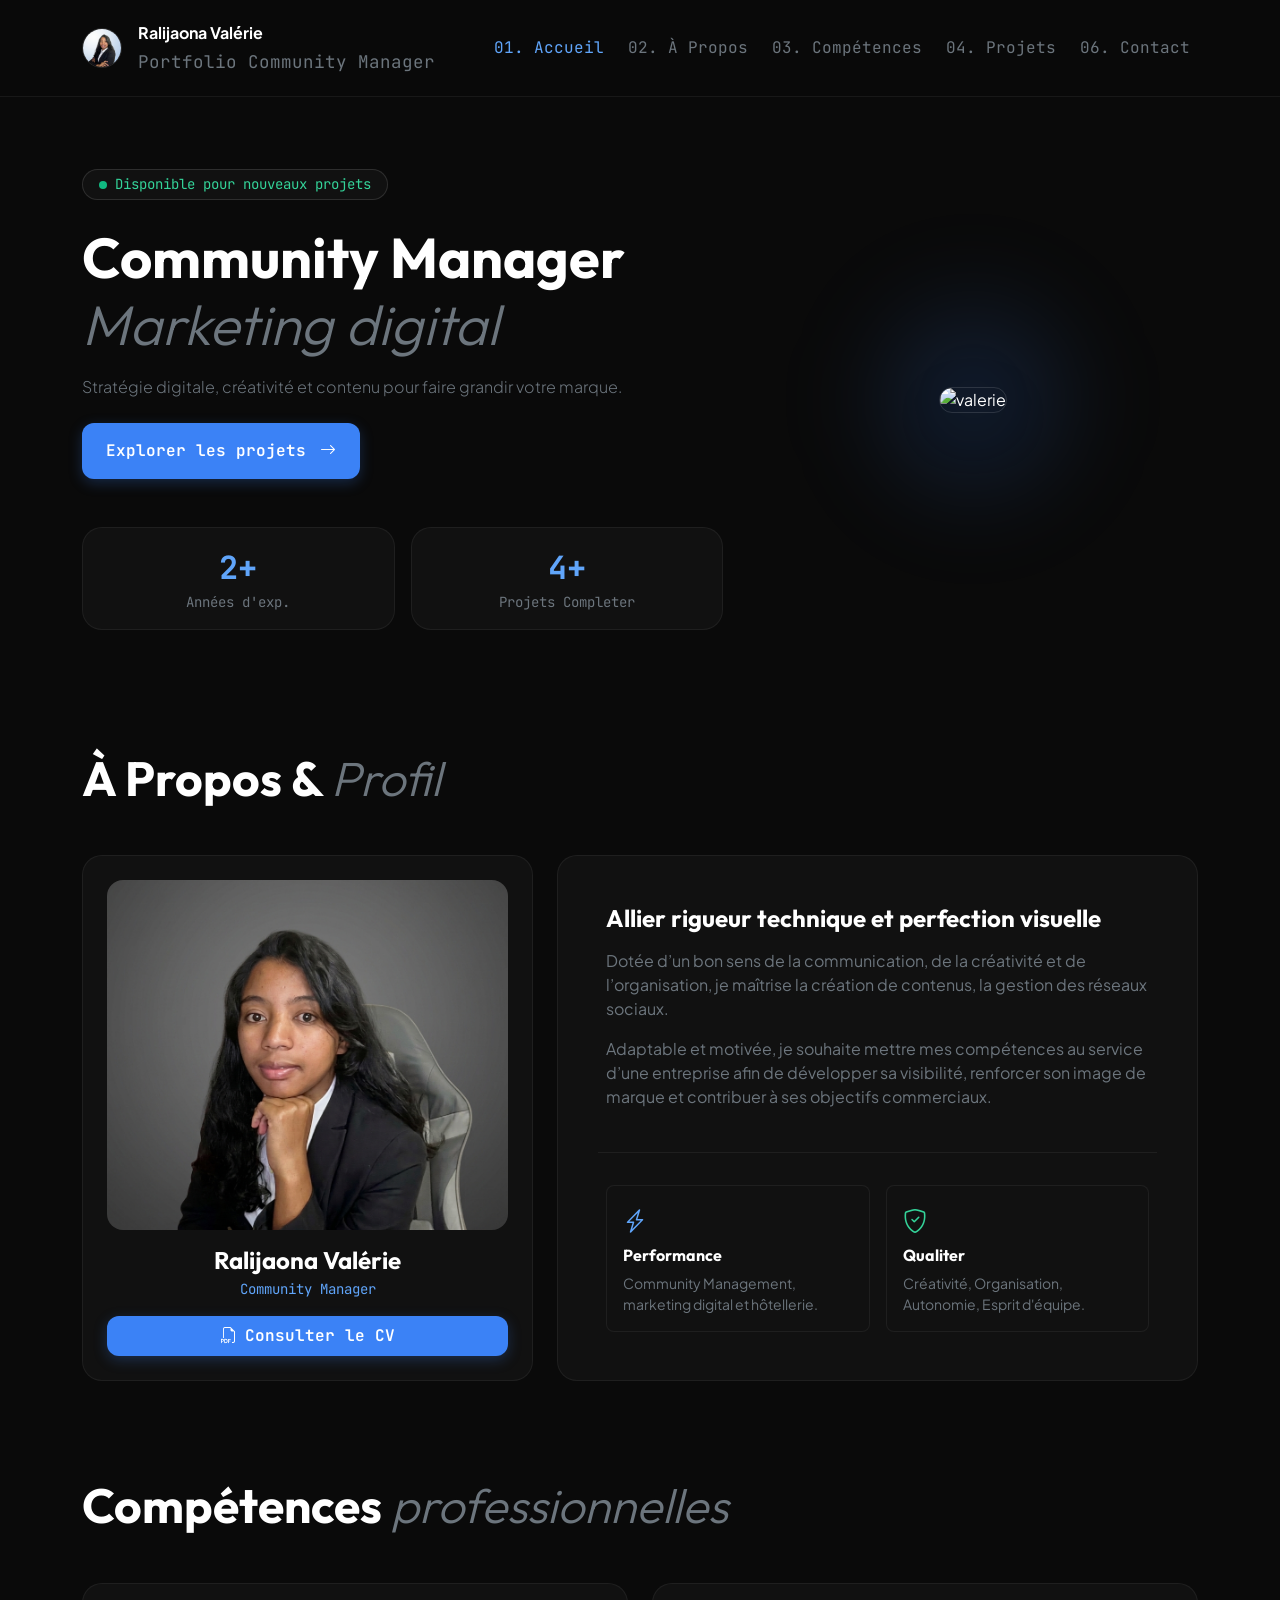
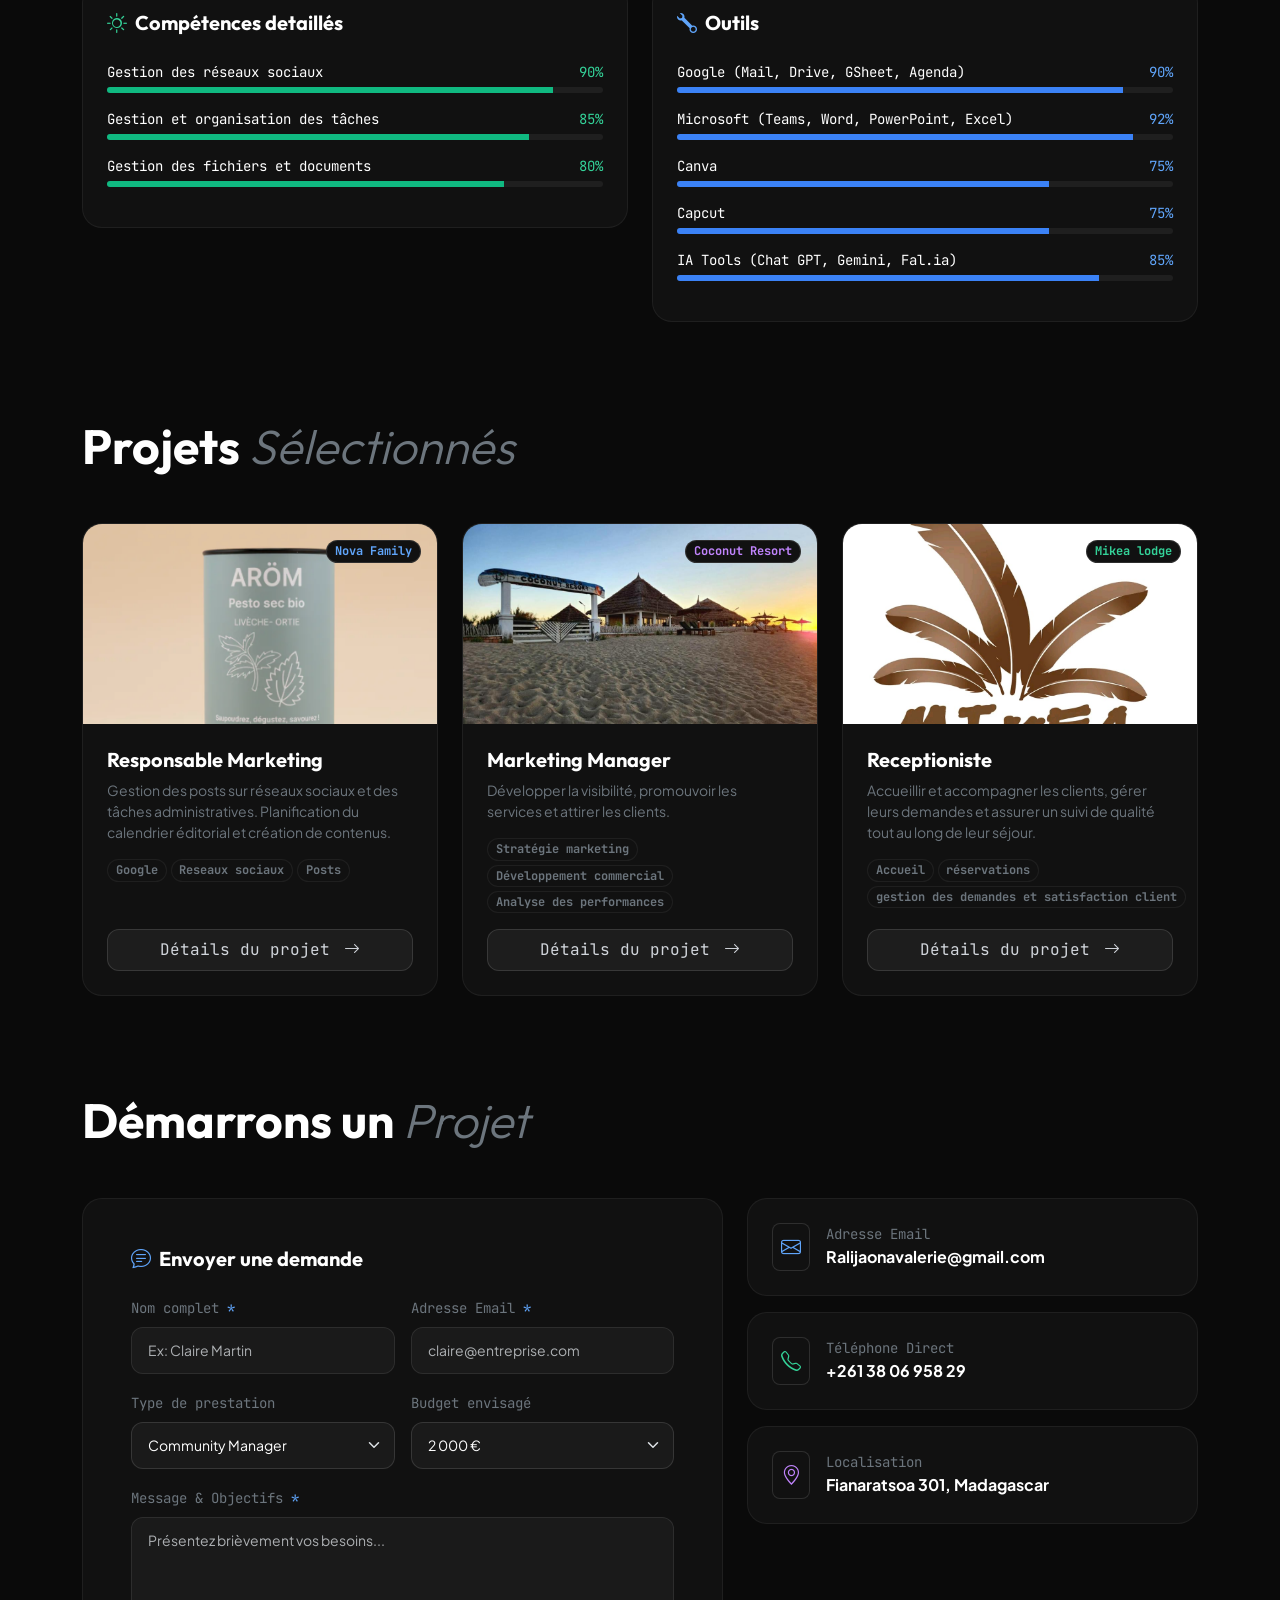
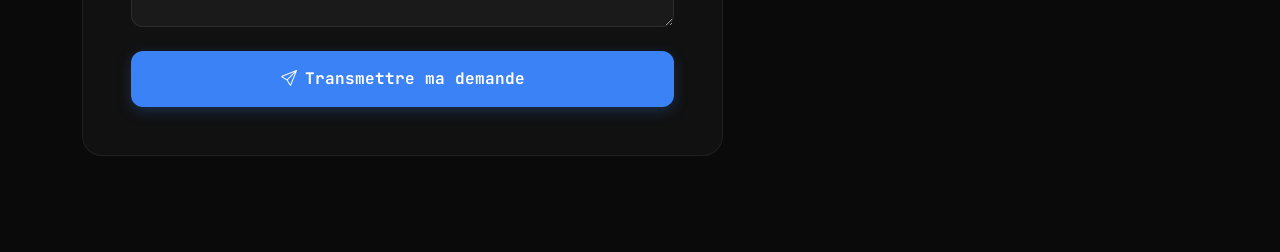
==== index.html @ ddeb7ff3 "change file name" ====
<!DOCTYPE html>
<html lang="fr" data-bs-theme="dark">
<head>
  <meta charset="UTF-8">
  <meta name="viewport" content="width=device-width, initial-scale=1.0">
  <title>Valerie - Portfolio and CV</title>
  <link rel="icon" type="image/png" href="https://api.iconify.design/emojione:letter-v.svg">
  <!-- CDN Bootstrap 5.3 & Bootstrap Icons -->
  <link href="https://cdn.jsdelivr.net/npm/bootstrap@5.3.3/dist/css/bootstrap.min.css" rel="stylesheet">
  <link href="https://cdn.jsdelivr.net/npm/bootstrap-icons@1.11.3/font/bootstrap-icons.min.css" rel="stylesheet">

  <!-- Polices Google Fonts (Outfit, Plus Jakarta Sans & JetBrains Mono) -->
  <link rel="preconnect" href="https://fonts.googleapis.com">
  <link rel="preconnect" href="https://fonts.gstatic.com" crossorigin>
  <link href="https://fonts.googleapis.com/css2?family=JetBrains+Mono:wght@400;600&family=Outfit:wght@400;600;700;800&family=Plus+Jakarta+Sans:wght@400;500;600;700&display=swap" rel="stylesheet">

  <!-- Feuille de style personnalisée -->
  <link rel="stylesheet" href="style.css">
</head>
<body class="bg-body-custom text-white">

  <!-- ========================================================================= -->
  <!-- BARRE DE NAVIGATION (NAVBAR BOOTSTRAP 5) -->
  <!-- ========================================================================= -->
  <nav class="navbar navbar-expand-lg navbar-dark bg-nav-custom sticky-top border-bottom border-white-5 py-3">
    <div class="container">
      <a class="navbar-brand d-flex align-items-center gap-3" href="#hero">
        <img src="Images/profil1.jpeg" alt="Alexandre Dubois" class="rounded-circle border border-white-10" width="40" height="40" style="object-fit: cover;">
        <div>
          <span class="fw-bold fs-6 d-block text-white">Ralijaona Valérie</span>
          <span class="text-secondary font-mono small">Portfolio Community Manager</span>
        </div>
      </a>

      <button class="navbar-toggler border-white-10" type="button" data-bs-toggle="collapse" data-bs-target="#navMenu">
        <span class="navbar-toggler-icon"></span>
      </button>

      <div class="collapse navbar-collapse justify-content-end" id="navMenu">
        <ul class="navbar-nav gap-lg-2 my-3 my-lg-0">
          <li class="nav-item"><a class="nav-link font-mono small text-blue-400" href="#hero">01. Accueil</a></li>
          <li class="nav-item"><a class="nav-link font-mono small text-secondary" href="#about">02. À Propos</a></li>
          <li class="nav-item"><a class="nav-link font-mono small text-secondary" href="#skills">03. Compétences</a></li>
          <li class="nav-item"><a class="nav-link font-mono small text-secondary" href="#projects">04. Projets</a></li>
          <li class="nav-item"><a class="nav-link font-mono small text-secondary" href="#contact">06. Contact</a></li>
        </ul>
        <!-- <a href="#contact" class="btn btn-primary-custom ms-lg-3 font-mono small px-3 py-2">
          Me Contacter <i class="bi bi-arrow-right ms-1"></i>
        </a>-->
      </div>
    </div>
  </nav>

  <!-- ========================================================================= -->
  <!-- 01. SECTION HERO (ACCUEIL) -->
  <!-- ========================================================================= -->
  <section id="hero" class="container py-5 my-lg-4">
    <div class="row align-items-center gy-5">
      <div class="col-lg-7">
        <!-- Badge Disponibilité -->
        <div class="d-inline-flex align-items-center gap-2 px-3 py-1 rounded-pill bg-card-custom border border-white-10 font-mono small text-emerald-400 mb-4">
          <span class="dot-pulse"></span>
          <span>Disponible pour nouveaux projets</span>
        </div>

        <h1 class="display-4 fw-bold tracking-tight text-white mb-3 slide-in">
          Community Manager <span class="fst-italic text-secondary fw-light">Marketing digital</span>
        </h1>

        <p class="lead text-secondary mb-4 pe-lg-4 fs-6">
          Stratégie digitale, créativité et contenu pour faire grandir votre marque.
        </p>

        <div class="d-flex flex-wrap gap-3 mb-5">
          <a href="#projects" class="btn btn-primary-custom px-4 py-3 font-mono small">
            Explorer les projets <i class="bi bi-arrow-right ms-1"></i>
          </a>
        </div>

        <!-- Métriques Clés
        a revoir 
        -->
        <div class="row g-3">
          <div class="col-6">
            <div class="card-custom p-3 text-center">
              <div class="fs-2 fw-bold text-blue-400 font-mono">2+</div>
              <div class="text-secondary small font-mono">Années d'exp.</div>
            </div>
          </div>
          <div class="col-6">
            <div class="card-custom p-3 text-center">
              <div class="fs-2 fw-bold text-blue-400 font-mono">4+</div>
              <div class="text-secondary small font-mono">Projets Completer</div>
            </div>
          </div>
        </div>
      </div>

      <div class="col-lg-5 text-center">
        <div class="position-relative d-inline-block">
          <div class="hero-glow-bg"></div>
          <img src="images/profil2.jpeg" alt="valerie" class="img-fluid rounded-4 border border-white-10 shadow-lg position-relative z-1 hero-img">
        </div>
      </div>
    </div>
  </section>

  <!-- ========================================================================= -->
  <!-- 02. SECTION À PROPOS -->
  <!-- ========================================================================= -->
  <section id="about" class="container py-5">
    <div class="mb-5">
      <h2 class="display-5 fw-bold text-white tracking-tight">À Propos & <span class="fst-italic text-secondary fw-light">Profil</span></h2>
    </div>

    <div class="row g-4">
      <div class="col-lg-5">
        <div class="card-custom p-4 text-center">
          <img src="Images/profil4.jpeg" alt="Portrait" class="img-fluid rounded-4 mb-3" style="width: 100%; height: 350px; object-fit: cover;">
          <h4 class="fw-bold text-white mb-1">Ralijaona Valérie</h4>
          <p class="text-blue-400 font-mono small mb-3">Community Manager</p>
          <a href="CV/CVProfessionnelCommunitymanager.pdf" target="_blank" class="btn btn-primary-custom w-100 font-mono small py-2">
            <i class="bi bi-filetype-pdf me-2"></i>Consulter le CV
          </a>
        </div>
      </div>

      <div class="col-lg-7">
        <div class="card-custom p-4 p-md-5 h-100 d-flex flex-column justify-content-between">
          <div>
            <h3 class="fs-4 fw-bold text-white mb-3">Allier rigueur technique et perfection visuelle</h3>
            <p class="text-secondary leading-relaxed mb-3">
              Dotée d’un bon sens de la communication, de la créativité et de l’organisation, je maîtrise la création de contenus, la gestion des réseaux sociaux.             </p>
            <p class="text-secondary leading-relaxed mb-4">
              Adaptable et motivée, je souhaite mettre mes compétences au service d’une entreprise afin de développer sa visibilité, renforcer son image de marque et contribuer à ses objectifs commerciaux.            </p>
          </div>

          <div class="row g-3 pt-3 border-top border-white-5">
            <div class="col-sm-6">
              <div class="p-3 rounded-3 bg-card-custom border border-white-5">
                <i class="bi bi-lightning-charge text-blue-400 fs-4 mb-2 d-block"></i>
                <h5 class="fs-6 fw-bold text-white">Performance</h5>
                <p class="text-secondary small mb-0">Community Management, marketing digital et hôtellerie.</p>
              </div>
            </div>
            <div class="col-sm-6">
              <div class="p-3 rounded-3 bg-card-custom border border-white-5">
                <i class="bi bi-shield-check text-emerald-400 fs-4 mb-2 d-block"></i>
                <h5 class="fs-6 fw-bold text-white">Qualiter</h5>
                <p class="text-secondary small mb-0">Créativité, Organisation, Autonomie, Esprit d'équipe.</p>
              </div>
            </div>
          </div>
        </div>
      </div>
    </div>
  </section>

  <!-- ========================================================================= -->
  <!-- 03. SECTION COMPÉTENCES -->
  <!-- ========================================================================= -->
  <section id="skills" class="container py-5">
    <div class="mb-5">
      <h2 class="display-5 fw-bold text-white tracking-tight">Compétences <span class="fst-italic text-secondary fw-light">professionnelles</span></h2>
    </div>

    <div class="row g-4">

      <div class="col-lg-6">
        <div class="card-custom p-4">
          <div class="d-flex align-items-center gap-2 mb-4">
            <i class="bi bi-sun text-emerald-400 fs-5"></i>
            <h3 class="fs-5 fw-bold text-white mb-0">Compétences detaillés</h3>
          </div>
          
          <div class="mb-3">
            <div class="d-flex justify-content-between font-mono small mb-1">
              <span>Gestion des réseaux sociaux</span>
              <span class="text-emerald-400">90%</span>
            </div>
            <div class="progress progress-custom">
              <div class="progress-bar bg-emerald" style="width: 90%"></div>
            </div>
          </div>

          <div class="mb-3">
            <div class="d-flex justify-content-between font-mono small mb-1">
              <span>Gestion et organisation des tâches</span>
              <span class="text-emerald-400">85%</span>
            </div>
            <div class="progress progress-custom">
              <div class="progress-bar bg-emerald" style="width: 85%"></div>
            </div>
          </div>

          <div class="mb-3">
            <div class="d-flex justify-content-between font-mono small mb-1">
              <span>Gestion des fichiers et documents</span>
              <span class="text-emerald-400">80%</span>
            </div>
            <div class="progress progress-custom">
              <div class="progress-bar bg-emerald" style="width: 80%"></div>
            </div>
          </div>
        </div>
      </div>

      <div class="col-lg-6">
        <div class="card-custom p-4">
          <div class="d-flex align-items-center gap-2 mb-4">
            <i class="bi bi-wrench text-blue-400 fs-5"></i>
            <h3 class="fs-5 fw-bold text-white mb-0">Outils</h3>
          </div>
          
          <div class="mb-3">
            <div class="d-flex justify-content-between font-mono small mb-1">
              <span>Google (Mail, Drive, GSheet, Agenda)</span>
              <span class="text-blue-400">90%</span>
            </div>
            <div class="progress progress-custom">
              <div class="progress-bar bg-blue" style="width: 90%"></div>
            </div>
          </div>

          <div class="mb-3">
            <div class="d-flex justify-content-between font-mono small mb-1">
              <span>Microsoft (Teams, Word, PowerPoint, Excel)</span>
              <span class="text-blue-400">92%</span>
            </div>
            <div class="progress progress-custom">
              <div class="progress-bar bg-blue" style="width: 92%"></div>
            </div>
          </div>

          <div class="mb-3">
            <div class="d-flex justify-content-between font-mono small mb-1">
              <span>Canva</span>
              <span class="text-blue-400">75%</span>
            </div>
            <div class="progress progress-custom">
              <div class="progress-bar bg-blue" style="width: 75%"></div>
            </div>
          </div>

          <div class="mb-3">
            <div class="d-flex justify-content-between font-mono small mb-1">
              <span>Capcut</span>
              <span class="text-blue-400">75%</span>
            </div>
            <div class="progress progress-custom">
              <div class="progress-bar bg-blue" style="width: 75%"></div>
            </div>
          </div>

          <div class="mb-3">
            <div class="d-flex justify-content-between font-mono small mb-1">
              <span>IA Tools (Chat GPT, Gemini, Fal.ia)</span>
              <span class="text-blue-400">85%</span>
            </div>
            <div class="progress progress-custom">
              <div class="progress-bar bg-blue" style="width: 85%"></div>
            </div>
          </div>
        </div>
      </div>

    </div>
  </section>

  <!-- ========================================================================= -->
  <!-- 04. SECTION PROJETS -->
  <!-- ========================================================================= -->
  <section id="projects" class="container py-5">
    <div class="mb-5">
      <h2 class="display-5 fw-bold text-white tracking-tight">Projets <span class="fst-italic text-secondary fw-light">Sélectionnés</span></h2>
    </div>

    <div class="row g-4">
      <!-- Carte Projet 1 -->
      <div class="col-md-6 col-lg-4">
        <div class="card-custom h-100 overflow-hidden d-flex flex-column">
          <div class="project-img-wrapper position-relative">
            <img src="Images/Parom.png" class="img-fluid project-img" alt="Pulse Analytics">
            <span class="badge bg-card-custom border border-white-10 text-blue-400 position-absolute top-0 end-0 m-3 font-mono">Nova Family</span>
          </div>
          <div class="p-4 d-flex flex-column justify-content-between flex-grow-1">
            <div>
              <h3 class="fs-5 fw-bold text-white mb-2">Responsable Marketing</h3>
              <p class="text-secondary small mb-3">Gestion des posts sur réseaux sociaux et des tâches administratives. Planification du calendrier éditorial et création de contenus.</p>
              <div class="d-flex flex-wrap gap-1 mb-3">
                <span class="badge bg-card-custom border border-white-5 font-mono text-secondary">Google</span>
                <span class="badge bg-card-custom border border-white-5 font-mono text-secondary">Reseaux sociaux</span>
                <span class="badge bg-card-custom border border-white-5 font-mono text-secondary">Posts</span>
              </div>
            </div>
            <a href="https://arom.bio/" target="_blank" class="btn btn-secondary-custom w-100 font-mono small py-2">
              Détails du projet <i class="bi bi-arrow-right ms-1"></i>
            </a>
          </div>
        </div>
      </div>

      <!-- Carte Projet 2 -->
      <div class="col-md-6 col-lg-4">
        <div class="card-custom h-100 overflow-hidden d-flex flex-column">
          <div class="project-img-wrapper position-relative">
            <img src="Images/coconut.jpg" class="img-fluid project-img" alt="Aura Studio">
            <span class="badge bg-card-custom border border-white-10 text-purple-400 position-absolute top-0 end-0 m-3 font-mono">Coconut Resort</span>
          </div>
          <div class="p-4 d-flex flex-column justify-content-between flex-grow-1">
            <div>
              <h3 class="fs-5 fw-bold text-white mb-2">Marketing Manager</h3>
              <p class="text-secondary small mb-3">Développer la visibilité, promouvoir les services et attirer les clients.</p>
              <div class="d-flex flex-wrap gap-1 mb-3">
                <span class="badge bg-card-custom border border-white-5 font-mono text-secondary">Stratégie marketing</span>
                <span class="badge bg-card-custom border border-white-5 font-mono text-secondary">Développement commercial</span>
                <span class="badge bg-card-custom border border-white-5 font-mono text-secondary">Analyse des performances</span>
              </div>
            </div>
            <a href="https://www.booking.com/hotel/mg/coconut-resort.fr.html" target="_blank" class="btn btn-secondary-custom w-100 font-mono small py-2">
              Détails du projet <i class="bi bi-arrow-right ms-1"></i>
            </a>
          </div>
        </div>
      </div>

      <!-- Carte Projet 3 -->
      <div class="col-md-6 col-lg-4">
        <div class="card-custom h-100 overflow-hidden d-flex flex-column">
          <div class="project-img-wrapper position-relative">
            <img src="Images/Mikea.jpeg" class="img-fluid project-img" alt="Zenith Store">
            <span class="badge bg-card-custom border border-white-10 text-emerald-400 position-absolute top-0 end-0 m-3 font-mono">Mikea lodge</span>
          </div>
          <div class="p-4 d-flex flex-column justify-content-between flex-grow-1">
            <div>
              <h3 class="fs-5 fw-bold text-white mb-2">Receptioniste</h3>
              <p class="text-secondary small mb-3">Accueillir et accompagner les clients, gérer leurs demandes et assurer un suivi de qualité tout au long de leur séjour.</p>
              <div class="d-flex flex-wrap gap-1 mb-3">
                <span class="badge bg-card-custom border border-white-5 font-mono text-secondary">Accueil</span>
                <span class="badge bg-card-custom border border-white-5 font-mono text-secondary">réservations</span>
                <span class="badge bg-card-custom border border-white-5 font-mono text-secondary">gestion des demandes et satisfaction client</span>
              </div>
            </div>
            <a href="https://www.mikealodge.com/" target="_blank" class="btn btn-secondary-custom w-100 font-mono small py-2">
              Détails du projet <i class="bi bi-arrow-right ms-1"></i>
            </a>
          </div>
        </div>
      </div>
    </div>
  </section>

  <!-- ========================================================================= -->
  <!-- 05. SECTION CONTACT & DEVIS -->
  <!-- ========================================================================= -->
  <section id="contact" class="container py-5 mb-5">
    <div class="mb-5">
      <h2 class="display-5 fw-bold text-white tracking-tight">Démarrons un <span class="fst-italic text-secondary fw-light">Projet</span></h2>
    </div>

    <div class="row g-4">
      <div class="col-lg-7">
        <div class="card-custom p-4 p-md-5">
          <h3 class="fs-5 fw-bold text-white mb-4"><i class="bi bi-chat-text text-blue-400 me-2"></i>Envoyer une demande</h3>
          
          <form action="/api/contact" method="POST">
            <div class="row g-3 mb-3">
              <div class="col-sm-6">
                <label for="name" class="form-label font-mono small text-secondary">Nom complet <span class="text-blue-400">*</span></label>
                <input type="text" id="name" name="name" class="form-control form-control-custom" placeholder="Ex: Claire Martin" required>
              </div>
              <div class="col-sm-6">
                <label for="email" class="form-label font-mono small text-secondary">Adresse Email <span class="text-blue-400">*</span></label>
                <input type="email" id="email" name="email" class="form-control form-control-custom" placeholder="claire@entreprise.com" required>
              </div>
            </div>

            <div class="row g-3 mb-3">
              <div class="col-sm-6">
                <label for="service" class="form-label font-mono small text-secondary">Type de prestation</label>
                <select id="service" name="service" class="form-select form-select-custom">
                  <option value="Full-Stack">Community Manager</option>
                  <option value="UI/UX">Responsable Marketing</option>
                  <option value="Audit">Assistante Virtuelle</option>
                </select>
              </div>
              <div class="col-sm-6">
                <label for="budget" class="form-label font-mono small text-secondary">Budget envisagé</label>
                <select id="budget" name="budget" class="form-select form-select-custom">
                  <option value="< 2.5k">2 000 €</option>
                  <option value="2.5k - 5k">2 000 - 1 500 €</option>
                  <option value="5k - 10k">1 500 - 1 000 €</option>
                  <option value="> 10k">1 000 - 500 €</option>
                </select>
              </div>
            </div>

            <div class="mb-4">
              <label for="message" class="form-label font-mono small text-secondary">Message & Objectifs <span class="text-blue-400">*</span></label>
              <textarea id="message" name="message" rows="4" class="form-control form-control-custom" placeholder="Présentez brièvement vos besoins..." required></textarea>
            </div>

            <button type="submit" class="btn btn-primary-custom w-100 py-3 font-mono fw-bold small">
              <i class="bi bi-send me-2"></i>Transmettre ma demande
            </button>
          </form>
        </div>
      </div>

      <div class="col-lg-5">
        <div class="d-flex flex-column gap-3">
          <div class="card-custom p-4">
            <div class="d-flex align-items-center gap-3">
              <div class="p-2 rounded-3 bg-card-custom border border-white-10 text-blue-400">
                <i class="bi bi-envelope fs-5"></i>
              </div>
              <div>
                <span class="text-secondary font-mono small d-block">Adresse Email</span>
                <a href="mailto:alexandre.dubois.dev@gmail.com" class="text-white fw-bold text-decoration-none">Ralijaonavalerie@gmail.com</a>
              </div>
            </div>
          </div>

          <div class="card-custom p-4">
            <div class="d-flex align-items-center gap-3">
              <div class="p-2 rounded-3 bg-card-custom border border-white-10 text-emerald-400">
                <i class="bi bi-telephone fs-5"></i>
              </div>
              <div>
                <span class="text-secondary font-mono small d-block">Téléphone Direct</span>
                <a href="tel:+33612345678" class="text-white fw-bold text-decoration-none">+261 38 06 958 29</a>
              </div>
            </div>
          </div>

          <div class="card-custom p-4">
            <div class="d-flex align-items-center gap-3">
              <div class="p-2 rounded-3 bg-card-custom border border-white-10 text-purple-400">
                <i class="bi bi-geo-alt fs-5"></i>
              </div>
              <div>
                <span class="text-secondary font-mono small d-block">Localisation</span>
                <span class="text-white fw-bold">Fianaratsoa 301, Madagascar</span>
              </div>
            </div>
          </div>
        </div>
      </div>
    </div>
  </section>

  <!-- Bootstrap 5 JavaScript Bundle -->
  <script src="https://cdn.jsdelivr.net/npm/bootstrap@5.3.3/dist/js/bootstrap.bundle.min.js"></script>
</body>
</html>
---- style.css ----
/* ==========================================================================
   FEUILLE DE STYLE CSS POUR BOOTSTRAP 5 (style.css)
   Thème : Sleek Interface Sombre & Moderne
   ========================================================================== */

:root {
  --bg-dark: #0a0a0a;
  --card-bg: #111111;
  --nav-bg: rgba(10, 10, 10, 0.85);
  --border-subtle: rgba(255, 255, 255, 0.06);
  --border-medium: rgba(255, 255, 255, 0.12);
  --accent-blue: #3b82f6;
  --accent-blue-hover: #2563eb;
  --accent-emerald: #10b981;
}

body.bg-body-custom {
  background-color: var(--bg-dark);
  font-family: 'Plus Jakarta Sans', -apple-system, BlinkMacSystemFont, sans-serif;
  color: #e5e5e5;
  overflow-x: hidden;
}

h1, h2, h3, h4, h5, h6 {
  font-family: 'Outfit', sans-serif;
}

.font-mono {
  font-family: 'JetBrains Mono', monospace;
}

/* Couleurs d'accentuation */
.text-blue-400 { color: #60a5fa !important; }
.text-emerald-400 { color: #34d399 !important; }
.text-purple-400 { color: #c084fc !important; }
.border-white-5 { border-color: var(--border-subtle) !important; }
.border-white-10 { border-color: var(--border-medium) !important; }

/* Navbar effet verre fumé */
.bg-nav-custom {
  background-color: var(--nav-bg);
  backdrop-filter: blur(16px);
  -webkit-backdrop-filter: blur(16px);
}

/* Cartes & Conteneurs Sleek */
.bg-card-custom, .card-custom {
  background-color: var(--card-bg);
  border: 1px solid var(--border-subtle);
  border-radius: 1.25rem;
  transition: transform 0.25s ease, border-color 0.25s ease, box-shadow 0.25s ease;
}

.card-custom:hover {
  border-color: var(--border-medium);
  box-shadow: 0 10px 30px rgba(0, 0, 0, 0.5);
}

/* Boutons d'action */
.btn-primary-custom {
  background-color: var(--accent-blue);
  color: #ffffff;
  border: none;
  border-radius: 0.75rem;
  font-weight: 600;
  transition: all 0.2s ease;
  box-shadow: 0 4px 14px rgba(59, 130, 246, 0.25);
}

.btn-primary-custom:hover {
  background-color: var(--accent-blue-hover);
  color: #ffffff;
  transform: translateY(-1px);
}

.btn-secondary-custom {
  background-color: rgba(255, 255, 255, 0.05);
  color: #d1d5db;
  border: 1px solid var(--border-medium);
  border-radius: 0.75rem;
  transition: all 0.2s ease;
}

.btn-secondary-custom:hover {
  background-color: rgba(255, 255, 255, 0.1);
  color: #ffffff;
}

/* Champs de formulaires Bootstrap adaptés */
.form-control-custom, .form-select-custom {
  background-color: rgba(255, 255, 255, 0.04);
  border: 1px solid var(--border-medium);
  color: #ffffff;
  border-radius: 0.75rem;
  padding: 0.75rem 1rem;
  font-size: 0.875rem;
}

.form-control-custom:focus, .form-select-custom:focus {
  background-color: rgba(255, 255, 255, 0.06);
  border-color: var(--accent-blue);
  color: #ffffff;
  box-shadow: 0 0 0 0.25rem rgba(59, 130, 246, 0.15);
}

/* Barres de progression */
.progress-custom {
  height: 6px;
  background-color: rgba(255, 255, 255, 0.06);
  border-radius: 999px;
  overflow: hidden;
}

.bg-blue { background-color: var(--accent-blue) !important; }
.bg-emerald { background-color: var(--accent-emerald) !important; }

/* Halo lumineux Hero */
.hero-glow-bg {
  position: absolute;
  top: 50%;
  left: 50%;
  transform: translate(-50%, -50%);
  width: 280px;
  height: 280px;
  background: radial-gradient(circle, rgba(59, 130, 246, 0.2) 0%, transparent 70%);
  filter: blur(40px);
  pointer-events: none;
}

/* Animation pulsation statut */
.dot-pulse {
  width: 8px;
  height: 8px;
  background-color: #10b981;
  border-radius: 50%;
  display: inline-block;
  animation: pulseAnim 2s infinite;
}

@keyframes pulseAnim {
  0% { transform: scale(0.95); box-shadow: 0 0 0 0 rgba(16, 185, 129, 0.7); }
  70% { transform: scale(1); box-shadow: 0 0 0 6px rgba(16, 185, 129, 0); }
  100% { transform: scale(0.95); box-shadow: 0 0 0 0 rgba(16, 185, 129, 0); }
}

/* Images de projets */
.project-img-wrapper {
  position: relative;
  overflow: hidden;
  height: 200px;
}

.project-img {
  width: 100%;
  height: 100%;
  object-fit: cover;
  transition: transform 0.4s ease;
}

.card-custom:hover .project-img {
  transform: scale(1.05);
}

#about,#hero,#skills,#projects{
  scroll-margin-top: 10vh;
}

.slide-in {
    opacity: 0;
    transform: translateX(-80px);
    animation: slideIn 5s ease-out forwards;
}

@keyframes slideIn {
    from {
        opacity: 0;
        transform: translateX(-80px);
    }

    to {
        opacity: 1;
        transform: translateX(0);
    }
}
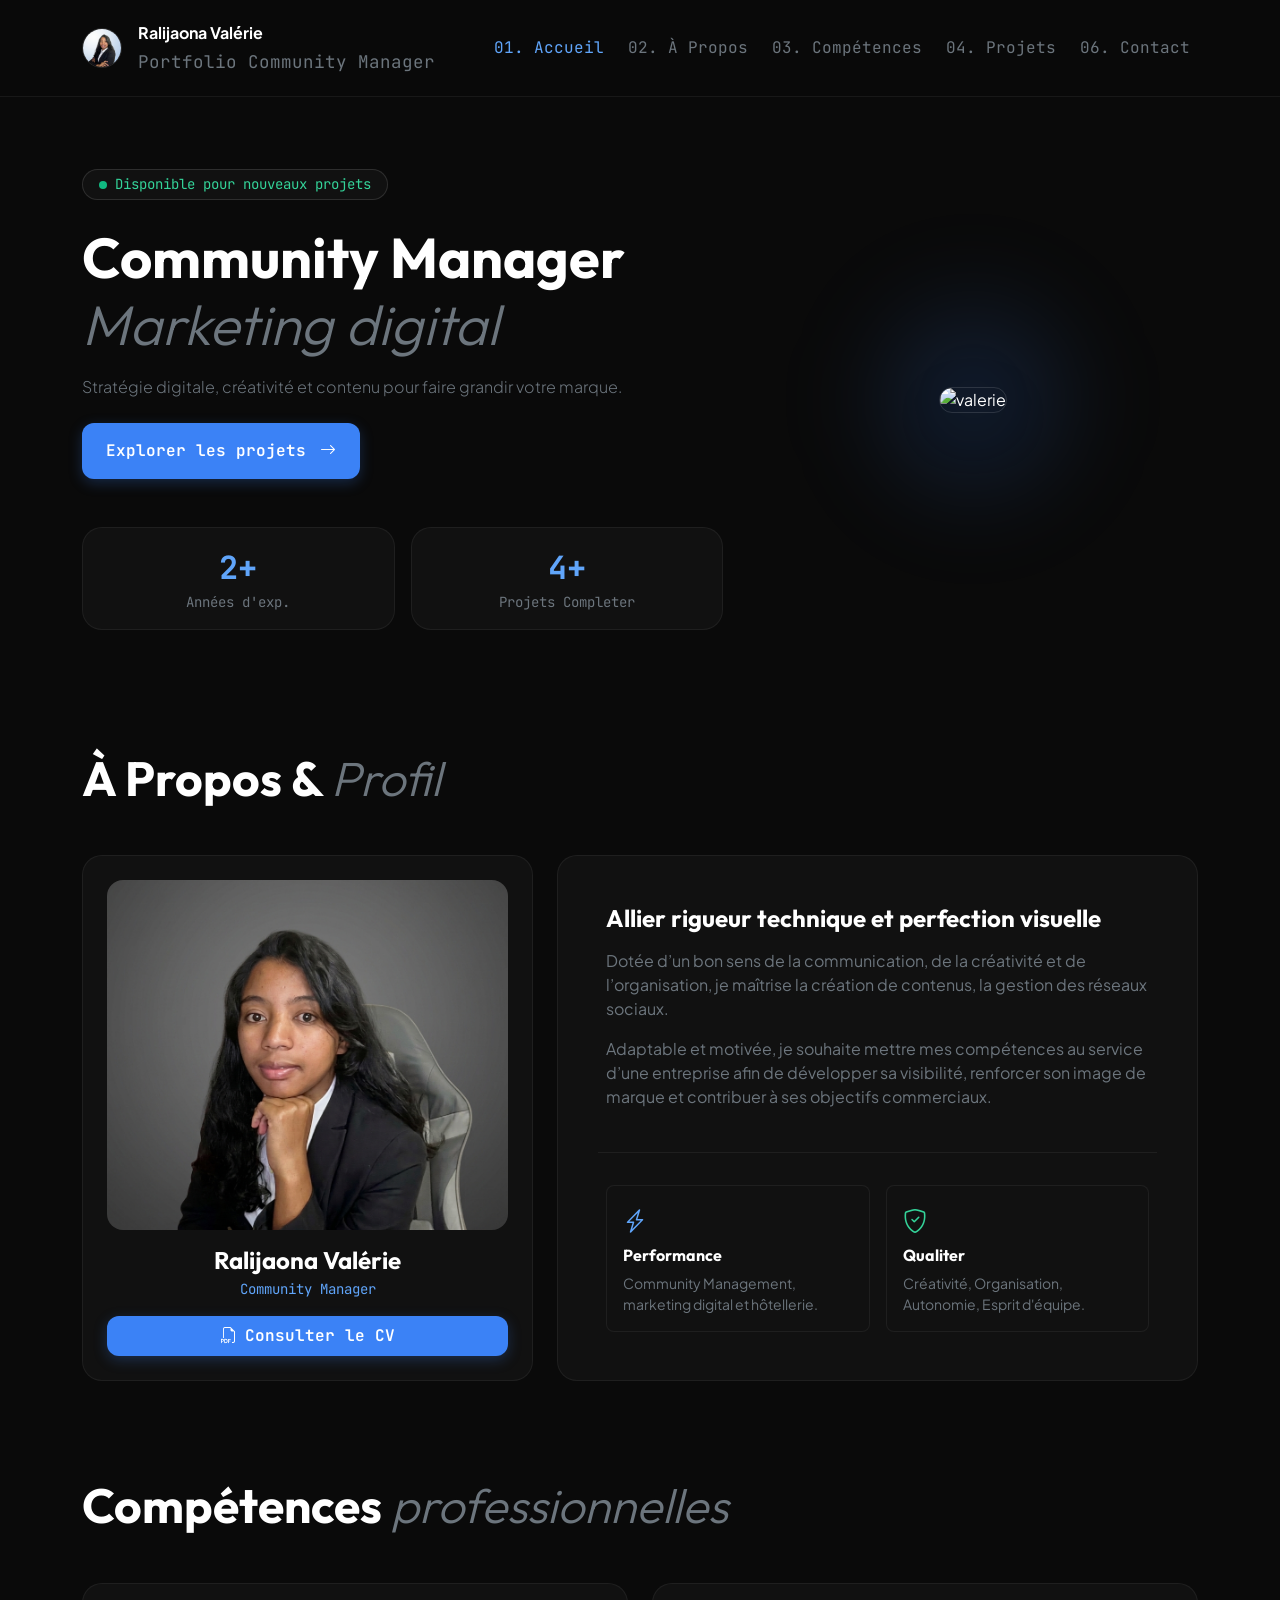
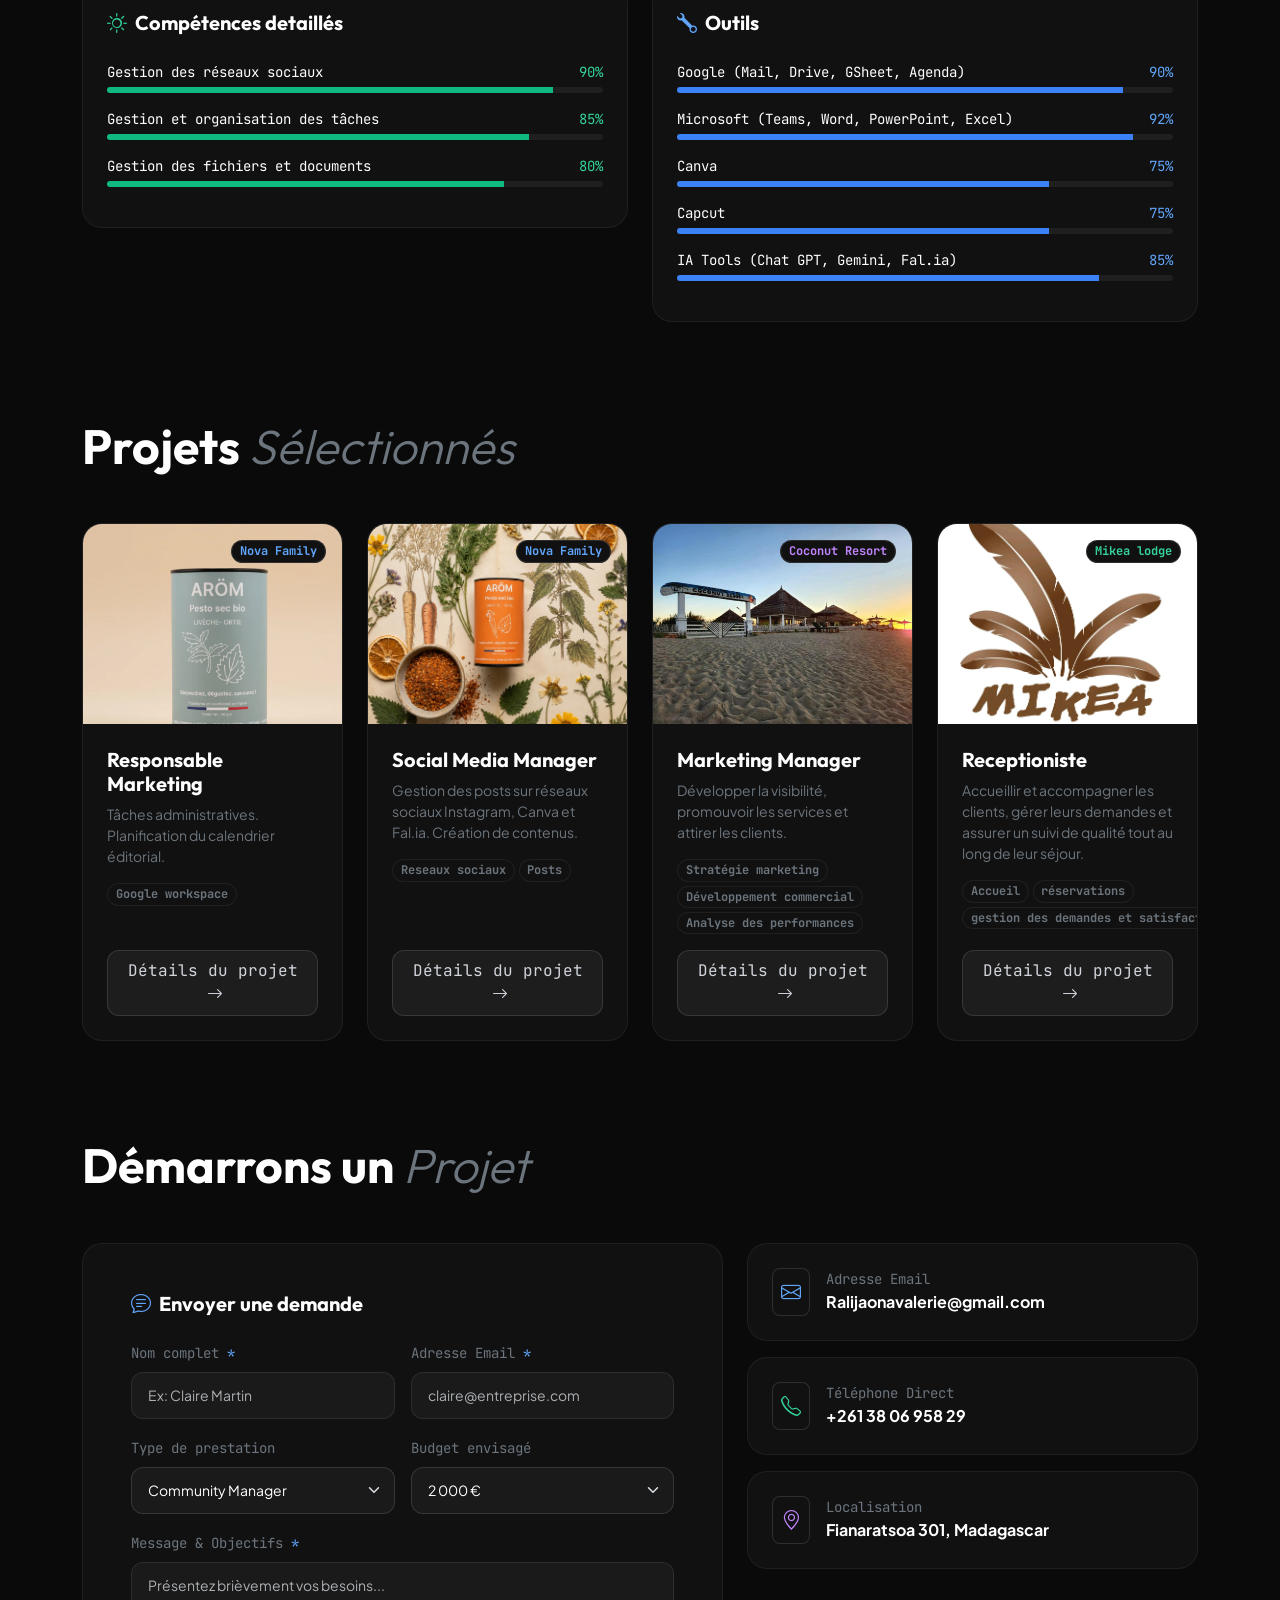
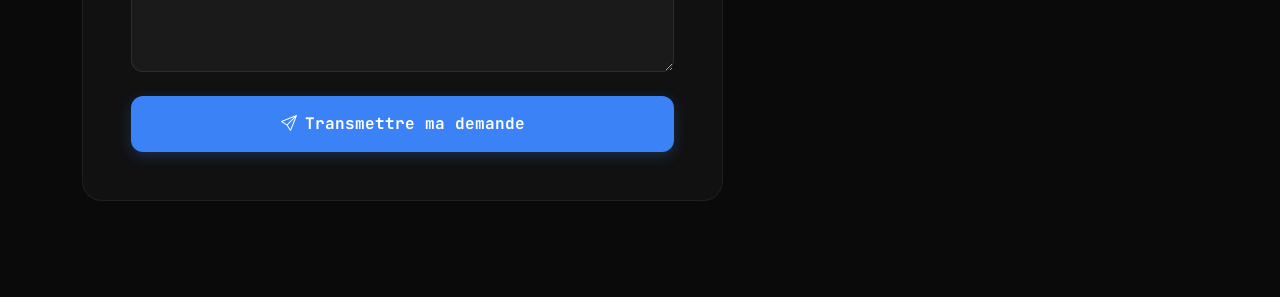
==== commit 3643f585: "update section project details AROM" ====
--- a/index.html
+++ b/index.html
@@ -277,7 +277,7 @@
 
     <div class="row g-4">
       <!-- Carte Projet 1 -->
-      <div class="col-md-6 col-lg-4">
+      <div class="col-md-6 col-lg-3">
         <div class="card-custom h-100 overflow-hidden d-flex flex-column">
           <div class="project-img-wrapper position-relative">
             <img src="Images/Parom.png" class="img-fluid project-img" alt="Pulse Analytics">
@@ -286,11 +286,9 @@
           <div class="p-4 d-flex flex-column justify-content-between flex-grow-1">
             <div>
               <h3 class="fs-5 fw-bold text-white mb-2">Responsable Marketing</h3>
-              <p class="text-secondary small mb-3">Gestion des posts sur réseaux sociaux et des tâches administratives. Planification du calendrier éditorial et création de contenus.</p>
+              <p class="text-secondary small mb-3">Tâches administratives. Planification du calendrier éditorial.</p>
               <div class="d-flex flex-wrap gap-1 mb-3">
-                <span class="badge bg-card-custom border border-white-5 font-mono text-secondary">Google</span>
-                <span class="badge bg-card-custom border border-white-5 font-mono text-secondary">Reseaux sociaux</span>
-                <span class="badge bg-card-custom border border-white-5 font-mono text-secondary">Posts</span>
+                <span class="badge bg-card-custom border border-white-5 font-mono text-secondary">Google workspace</span>
               </div>
             </div>
             <a href="https://arom.bio/" target="_blank" class="btn btn-secondary-custom w-100 font-mono small py-2">
@@ -301,7 +299,30 @@
       </div>
 
       <!-- Carte Projet 2 -->
-      <div class="col-md-6 col-lg-4">
+      <div class="col-md-6 col-lg-3">
+        <div class="card-custom h-100 overflow-hidden d-flex flex-column">
+          <div class="project-img-wrapper position-relative">
+            <img src="Images/InstaArom.jpeg" class="img-fluid project-img" alt="Pulse Analytics">
+            <span class="badge bg-card-custom border border-white-10 text-blue-400 position-absolute top-0 end-0 m-3 font-mono">Nova Family</span>
+          </div>
+          <div class="p-4 d-flex flex-column justify-content-between flex-grow-1">
+            <div>
+              <h3 class="fs-5 fw-bold text-white mb-2">Social Media Manager</h3>
+              <p class="text-secondary small mb-3">Gestion des posts sur réseaux sociaux Instagram, Canva et Fal.ia. Création de contenus.</p>
+              <div class="d-flex flex-wrap gap-1 mb-3">
+                <span class="badge bg-card-custom border border-white-5 font-mono text-secondary">Reseaux sociaux</span>
+                <span class="badge bg-card-custom border border-white-5 font-mono text-secondary">Posts</span>
+              </div>
+            </div>
+            <a href="https://www.instagram.com/arom.bio?stkn=MTlkOHJzZDd1Ym03dA==" target="_blank" class="btn btn-secondary-custom w-100 font-mono small py-2">
+              Détails du projet <i class="bi bi-arrow-right ms-1"></i>
+            </a>
+          </div>
+        </div>
+      </div>
+
+      <!-- Carte Projet 3 -->
+      <div class="col-md-6 col-lg-3">
         <div class="card-custom h-100 overflow-hidden d-flex flex-column">
           <div class="project-img-wrapper position-relative">
             <img src="Images/coconut.jpg" class="img-fluid project-img" alt="Aura Studio">
@@ -324,8 +345,8 @@
         </div>
       </div>
 
-      <!-- Carte Projet 3 -->
-      <div class="col-md-6 col-lg-4">
+      <!-- Carte Projet 4 -->
+      <div class="col-md-6 col-lg-3">
         <div class="card-custom h-100 overflow-hidden d-flex flex-column">
           <div class="project-img-wrapper position-relative">
             <img src="Images/Mikea.jpeg" class="img-fluid project-img" alt="Zenith Store">
